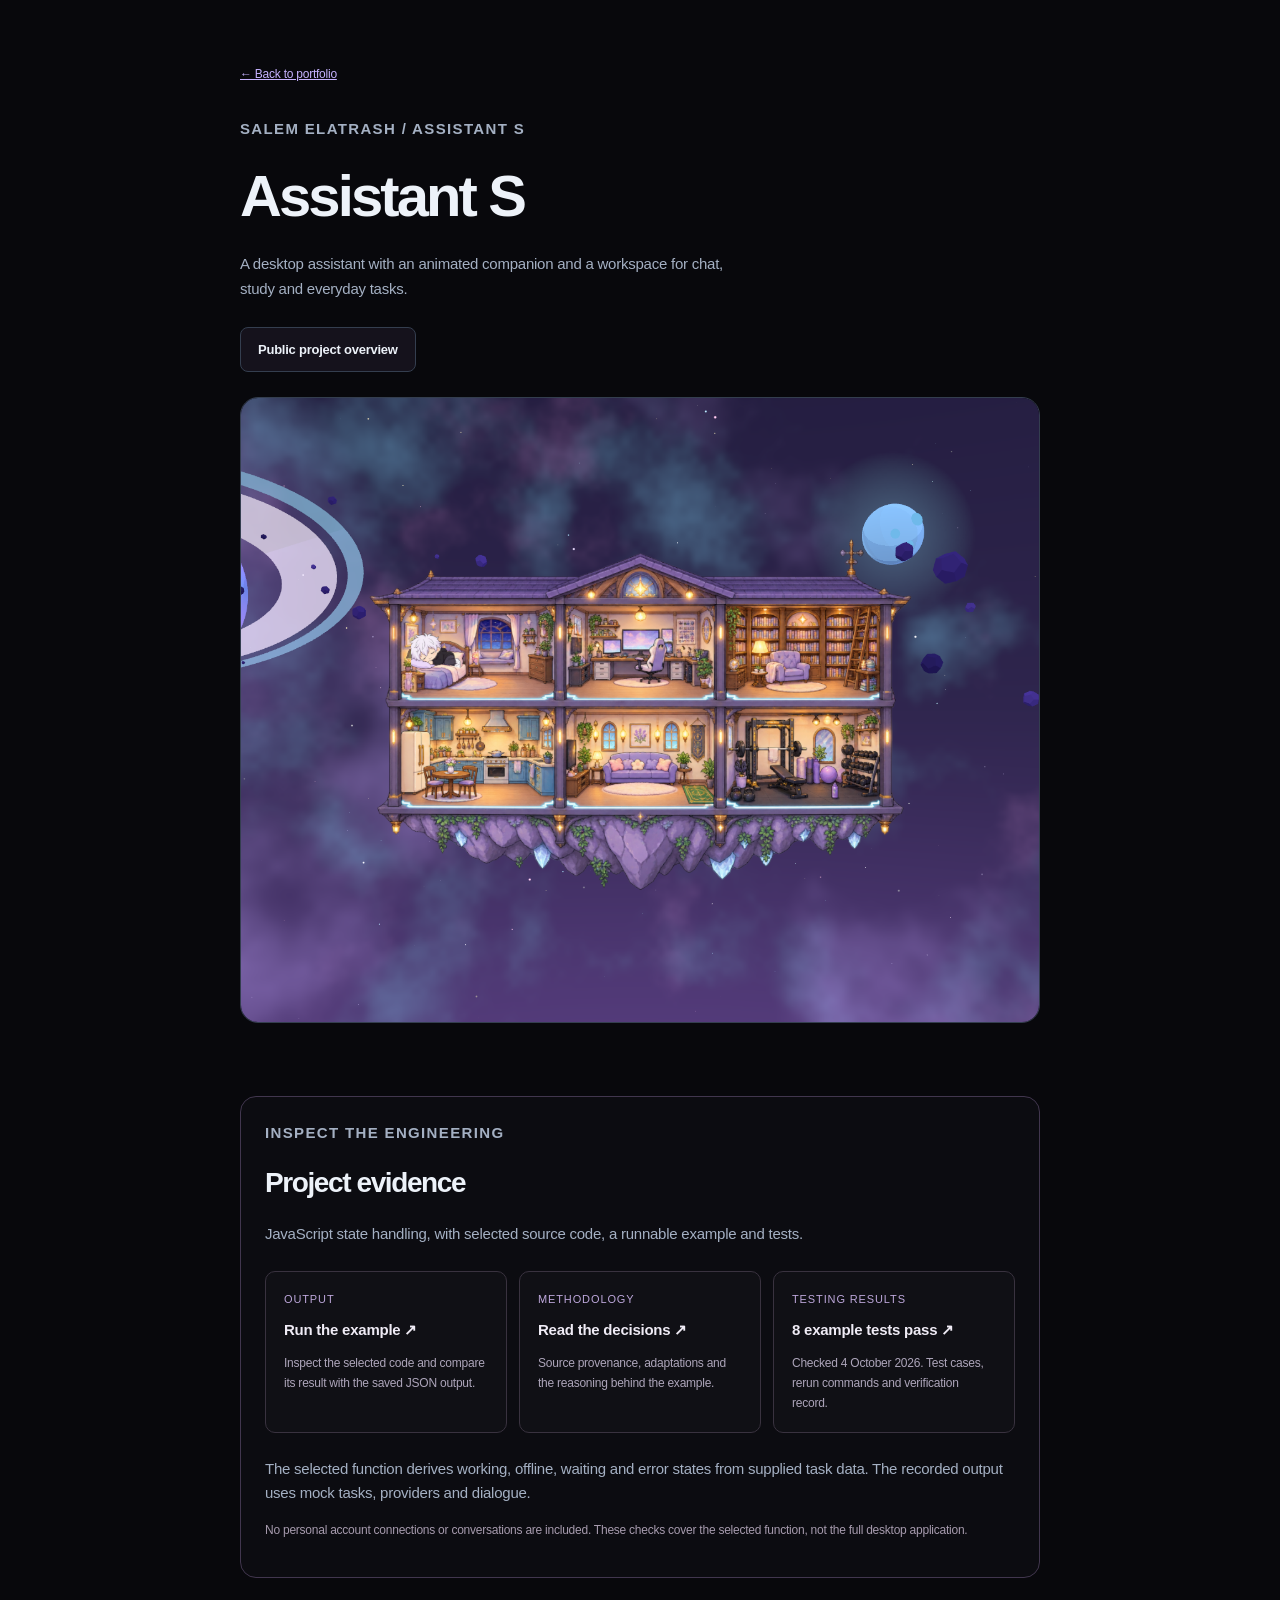
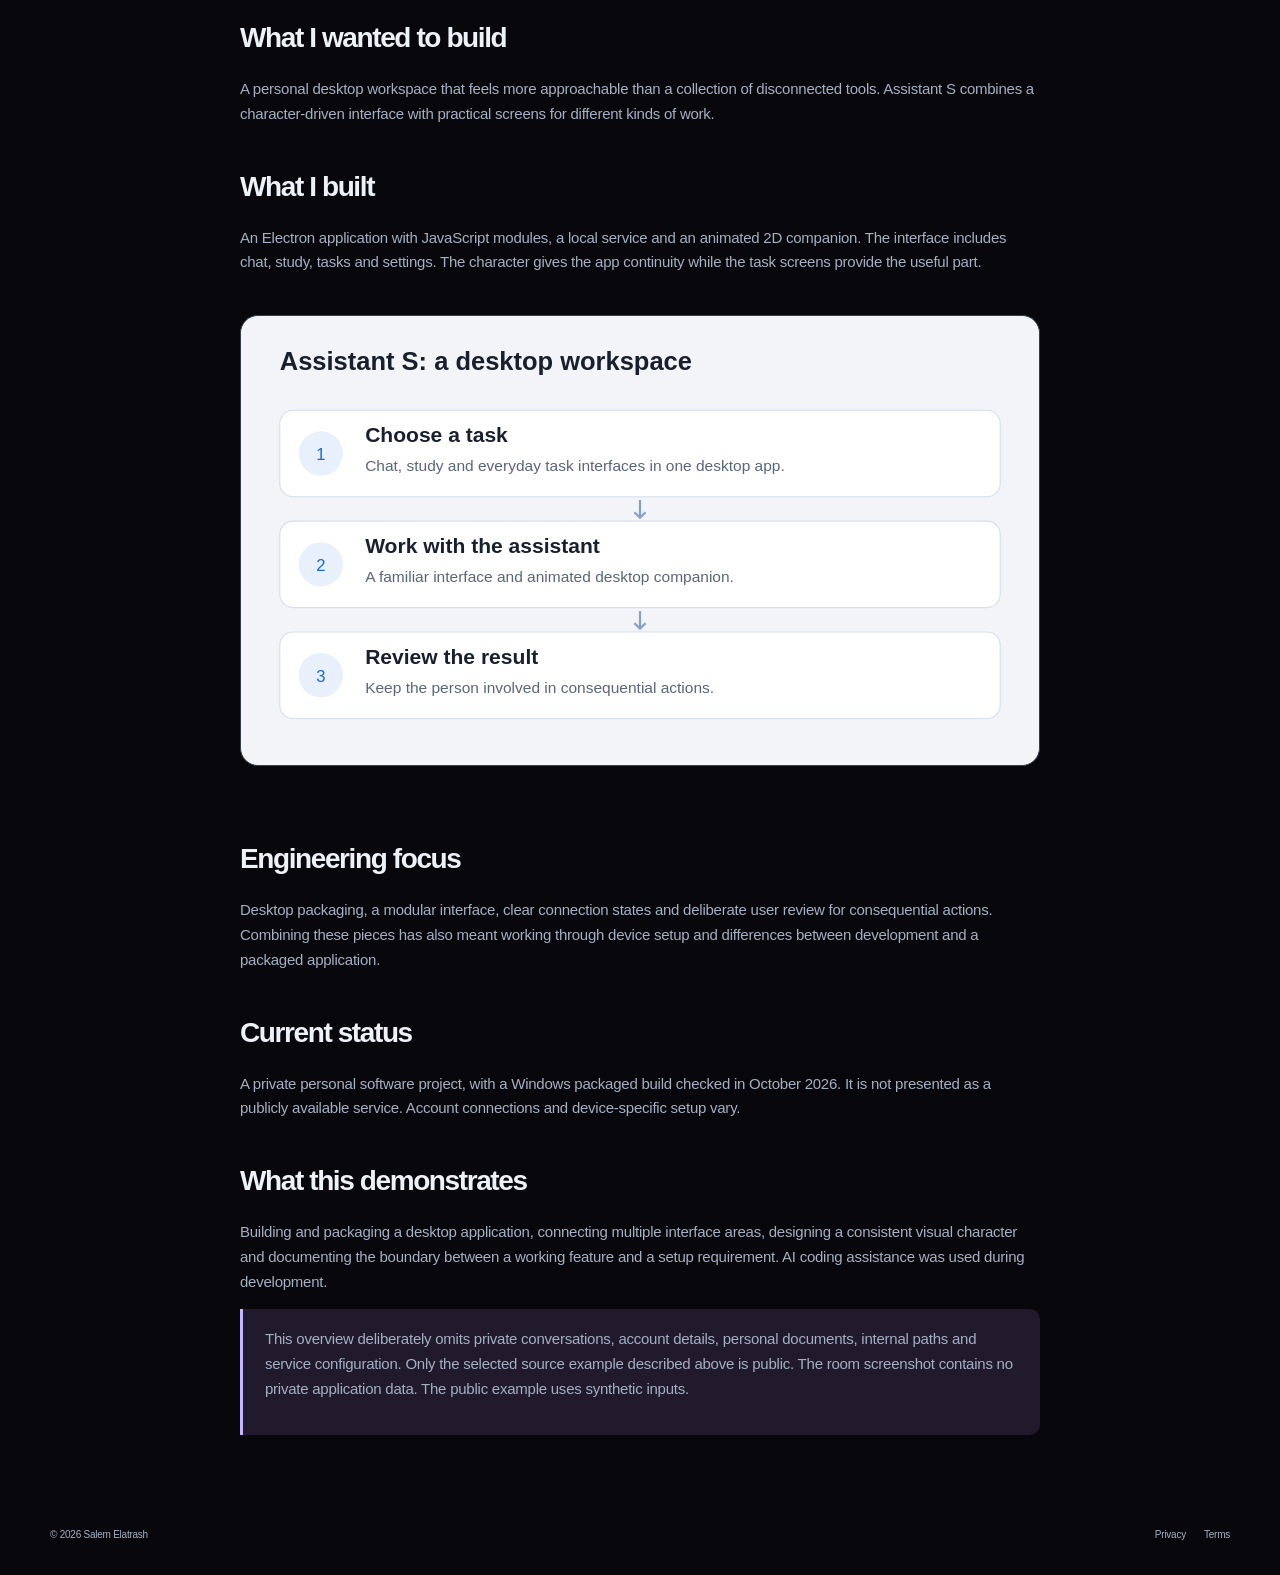
==== case-studies/assistant-s.html @ d3ecf6d9 "Portfolio site Co-Authored-By: Claude Opus 5.5 <noreply@anthropic.com>" ====
<!doctype html>
<html lang="en-GB">
  <head>
    <meta charset="utf-8" />
    <meta name="viewport" content="width=device-width, initial-scale=1" />
    <meta
      http-equiv="Content-Security-Policy"
      content="default-src 'self'; img-src 'self'; style-src 'self'; script-src 'self'; object-src 'none'; base-uri 'self'; form-action 'none'"
    />
    <title>Assistant S | Salem Elatrash</title>
    <meta
      name="description"
      content="A public overview of a private Electron desktop assistant project."
    />
    <link
      rel="canonical"
      href="https://slooma951.github.io/portfolio/case-studies/assistant-s.html"
    />
    <meta property="og:title" content="Assistant S" />
    <meta
      property="og:description"
      content="A public overview of a private Electron desktop assistant project."
    />
    <meta
      property="og:image"
      content="https://slooma951.github.io/portfolio/assets/social.png"
    />
    <meta
      property="og:url"
      content="https://slooma951.github.io/portfolio/case-studies/assistant-s.html"
    />
    <link rel="icon" href="../favicon.svg" />
    <link rel="stylesheet" href="../css/home.css" />
    <script src="../js/theme.js"></script>
  </head>
  <body>
    <main class="reading">
      <a class="back" href="../index.html#work">← Back to portfolio</a>
      <p class="eyebrow">Salem Elatrash / Assistant S</p>
      <h1>Assistant S</h1>
      <p class="intro">
        A desktop assistant with an animated companion and a workspace for chat,
        study and everyday tasks.
      </p>
      <div class="actions">
        <a
          class="button"
          href="https://github.com/Slooma951/Assistant-S-Showcase"
          target="_blank"
          rel="noopener noreferrer"
          >Public project overview</a
        >
      </div>
      <img
        class="diagram"
        src="../assets/assistant-s-preview.png"
        alt="Screenshot of the animated room in Assistant S."
      />
      <section id="project-evidence" class="project-evidence">
        <p class="eyebrow">Inspect the engineering</p>
        <h2>Project evidence</h2>
        <p>
          JavaScript state handling, with selected source code, a runnable
          example and tests.
        </p>
        <div class="evidence-grid">
          <a
            href="https://github.com/Slooma951/Assistant-S-Showcase/tree/main/examples"
            target="_blank"
            rel="noopener noreferrer"
            ><span class="evidence-label">Output</span
            ><strong>Run the example ↗</strong
            ><span
              >Inspect the selected code and compare its result with the saved
              JSON output.</span
            ></a
          >
          <a
            href="https://github.com/Slooma951/Assistant-S-Showcase/tree/main/evidence#methodology"
            target="_blank"
            rel="noopener noreferrer"
            ><span class="evidence-label">Methodology</span
            ><strong>Read the decisions ↗</strong
            ><span
              >Source provenance, adaptations and the reasoning behind the
              example.</span
            ></a
          >
          <a
            href="https://github.com/Slooma951/Assistant-S-Showcase/tree/main/evidence#testing-results"
            target="_blank"
            rel="noopener noreferrer"
            ><span class="evidence-label">Testing results</span
            ><strong>8 example tests pass ↗</strong
            ><span
              >Checked 4 October 2026. Test cases, rerun commands and
              verification record.</span
            ></a
          >
        </div>
        <p>
          The selected function derives working, offline, waiting and error
          states from supplied task data. The recorded output uses mock tasks,
          providers and dialogue.
        </p>
        <p class="evidence-limit">
          No personal account connections or conversations are included. These
          checks cover the selected function, not the full desktop application.
        </p>
      </section>
      <h2>What I wanted to build</h2>
      <p>
        A personal desktop workspace that feels more approachable than a
        collection of disconnected tools. Assistant S combines a
        character-driven interface with practical screens for different kinds of
        work.
      </p>
      <h2>What I built</h2>
      <p>
        An Electron application with JavaScript modules, a local service and an
        animated 2D companion. The interface includes chat, study, tasks and
        settings. The character gives the app continuity while the task screens
        provide the useful part.
      </p>
      <img
        class="diagram"
        src="../assets/assistant-flow.svg"
        alt="Choose a task, work with the assistant and review the result."
      />
      <h2>Engineering focus</h2>
      <p>
        Desktop packaging, a modular interface, clear connection states and
        deliberate user review for consequential actions. Combining these pieces
        has also meant working through device setup and differences between
        development and a packaged application.
      </p>
      <h2>Current status</h2>
      <p>
        A private personal software project, with a Windows packaged build
        checked in October 2026. It is not presented as a publicly available
        service. Account connections and device-specific setup vary.
      </p>
      <h2>What this demonstrates</h2>
      <p>
        Building and packaging a desktop application, connecting multiple
        interface areas, designing a consistent visual character and documenting
        the boundary between a working feature and a setup requirement. AI
        coding assistance was used during development.
      </p>
      <div class="note">
        <p>
          This overview deliberately omits private conversations, account
          details, personal documents, internal paths and service configuration.
          Only the selected source example described above is public. The room
          screenshot contains no private application data. The public example
          uses synthetic inputs.
        </p>
      </div>
    </main>
    <footer class="wrap footer">
      <span>© 2026 Salem Elatrash</span>
      <div>
        <a href="../privacy.html">Privacy</a><a href="../terms.html">Terms</a>
      </div>
    </footer>
  </body>
</html>
---- css/home.css ----
* {
  box-sizing: border-box;
}
html {
  scroll-behavior: smooth;
  scroll-padding-top: 110px;
}
body {
  --bg: #f2f4f7;
  --surface: #fff;
  --text: #18202f;
  --muted: #596579;
  --line: #dde3eb;
  --blue: #1768d8;
  --soft: #e8f0fc;
  margin: 0;
  background: var(--bg);
  color: var(--text);
  font-family: -apple-system, BlinkMacSystemFont, "Segoe UI", sans-serif;
  font-size: 16px;
  line-height: 1.65;
  letter-spacing: -0.015em;
}
html[data-theme="dark"] body {
  --bg: #08080c;
  --surface: #15121c;
  --text: #edf2f9;
  --muted: #a4b0c3;
  --line: #343e4f;
  --blue: #c6b2ff;
  --soft: #211a2d;
}
a {
  color: inherit;
}
button {
  font: inherit;
  cursor: pointer;
}
a:focus-visible,
button:focus-visible {
  outline: 3px solid var(--blue);
  outline-offset: 5px;
}
h1,
h2,
h3,
p {
  margin-top: 0;
}
h1,
h2,
h3 {
  letter-spacing: -0.05em;
  line-height: 1.1;
}
h1 {
  font-size: clamp(44px, 4.9vw, 70px);
  font-weight: 720;
  margin-bottom: 25px;
}
h2 {
  font-size: clamp(30px, 3.1vw, 43px);
  font-weight: 650;
}
h3 {
  font-size: 32px;
  margin: 20px 0 12px;
}
p {
  color: var(--muted);
}
.wrap {
  width: min(1180px, calc(100% - 64px));
  margin: auto;
}
.topbar {
  position: sticky;
  top: 16px;
  z-index: 20;
  display: flex;
  align-items: center;
  justify-content: space-between;
  gap: 20px;
  width: min(1180px, calc(100% - 64px));
  margin: 16px auto 0;
  padding: 13px 20px;
  border: 1px solid var(--line);
  border-radius: 18px;
  background: var(--surface);
  background: color-mix(in srgb, var(--surface) 88%, transparent);
  backdrop-filter: blur(20px);
  box-shadow: 0 5px 20px #15203b06;
}
.brand {
  display: flex;
  gap: 12px;
  align-items: center;
  text-decoration: none;
  font-weight: 650;
  font-size: 14px;
  line-height: 1.3;
}
.brand small {
  display: block;
  font-size: 11px;
  color: var(--muted);
  font-weight: 400;
  margin-top: 3px;
}
.monogram {
  background: var(--text);
  color: var(--surface);
  border-radius: 10px;
  width: 40px;
  height: 40px;
  display: grid;
  place-items: center;
  font-size: 22px;
}
.topbar nav {
  display: flex;
  gap: 32px;
}
.topbar nav a {
  font-size: 14px;
  text-decoration: none;
  color: var(--muted);
}
.topbar nav a:hover {
  color: var(--blue);
}
.theme {
  width: 38px;
  height: 38px;
  border: 1px solid var(--line);
  border-radius: 8px;
  background: var(--bg);
  color: var(--text);
}
.theme svg {
  width: 20px;
  fill: none;
  stroke: currentColor;
  stroke-width: 1.7;
  vertical-align: middle;
}
.hero {
  display: grid;
  grid-template-columns: 1.13fr 1fr;
  gap: 65px;
  align-items: center;
  padding: 88px 0 72px;
}
.eyebrow {
  text-transform: uppercase;
  font-size: 11px;
  letter-spacing: 0.09em;
  font-weight: 650;
  color: var(--muted);
  margin-bottom: 22px;
}
.live-dot {
  display: inline-block;
  width: 7px;
  height: 7px;
  border-radius: 50%;
  background: #38a06a;
  margin-right: 8px;
}
.blue {
  color: var(--blue);
}
.intro {
  font-size: 19px;
  line-height: 1.65;
  max-width: 520px;
}
.subintro {
  font-size: 14px;
  max-width: 500px;
}
.actions {
  display: flex;
  gap: 12px;
  align-items: center;
  flex-wrap: wrap;
  margin-top: 25px;
}
.button {
  display: inline-flex;
  align-items: center;
  gap: 20px;
  justify-content: center;
  border: 1px solid var(--line);
  border-radius: 8px;
  padding: 11px 17px;
  background: var(--surface);
  text-decoration: none;
  font-size: 13px;
  font-weight: 600;
  transition:
    transform 0.2s,
    box-shadow 0.2s;
}
.button:hover {
  transform: translateY(-2px);
  box-shadow: 0 5px 12px #18202f0c;
}
.primary {
  background: var(--blue);
  color: var(--surface);
  border-color: var(--blue);
}
html[data-theme="dark"] .primary {
  color: #10203a;
}
.availability {
  font-size: 12px;
  margin: 18px 0 0;
}
.desk {
  border: 1px solid var(--line);
  background: var(--surface);
  border-radius: 22px;
  overflow: hidden;
  box-shadow: 0 16px 48px #18202f08;
  transform: rotate(1.5deg);
}
.desk-bar {
  display: flex;
  justify-content: space-between;
  align-items: center;
  padding: 14px 18px;
  font-size: 11px;
  border-bottom: 1px solid var(--line);
  color: var(--muted);
}
.dots {
  color: #acb5c2;
  letter-spacing: 3px;
  font-size: 9px;
}
.desk-scene {
  position: relative;
  background: var(--soft);
  min-height: 365px;
  padding-top: 18px;
}
.scene-label {
  display: block;
  text-align: center;
  font-size: 11px;
  color: var(--muted);
}
.character {
  display: block;
  width: 100%;
  height: auto;
  max-height: 325px;
  animation: bob 7s ease-in-out infinite;
}
.floating-note {
  position: absolute;
  display: flex;
  align-items: center;
  gap: 9px;
  background: var(--surface);
  padding: 10px 13px;
  border: 1px solid var(--line);
  border-radius: 12px;
  box-shadow: 0 5px 12px #18202f06;
  font-size: 11px;
}
.note-one {
  top: 65px;
  left: 18px;
  transform: rotate(-5deg);
}
.note-two {
  bottom: 21px;
  right: 15px;
  transform: rotate(2deg);
}
.floating-note small {
  display: block;
  color: var(--muted);
  font-size: 9px;
}
.floating-note b {
  font-size: 16px;
  font-weight: 650;
  background: var(--soft);
  color: var(--blue);
  border-radius: 8px;
  padding: 5px;
}
.desk-footer {
  padding: 13px 17px;
  font-size: 10px;
  color: var(--muted);
}
.toolstrip {
  display: flex;
  justify-content: space-between;
  gap: 18px;
  flex-wrap: wrap;
  padding: 21px 0;
  border-top: 1px solid var(--line);
  border-bottom: 1px solid var(--line);
  font-size: 13px;
  color: var(--muted);
}
.toolstrip > span {
  font-size: 11px;
}
.toolstrip b {
  font-weight: 550;
}
.section {
  padding: 76px 0 0;
}
.section-title {
  display: flex;
  justify-content: space-between;
  align-items: end;
  gap: 25px;
  margin-bottom: 32px;
}
.section-title h2 {
  max-width: 540px;
  margin: 0;
}
.section-title .eyebrow {
  margin-bottom: 14px;
}
.section-title > p {
  font-size: 13px;
  margin: 0 0 3px;
}
.card {
  background: var(--surface);
  border: 1px solid var(--line);
  border-radius: 22px;
  box-shadow: 0 16px 48px #18202f08;
}
.featured {
  display: grid;
  grid-template-columns: 1fr 1.03fr;
  overflow: hidden;
}
.project-copy {
  padding: 38px;
}
.project-meta {
  display: flex;
  gap: 12px;
  align-items: center;
  font-size: 11px;
  font-weight: 600;
}
.project-meta small {
  display: block;
  color: var(--muted);
  font-size: 10px;
  font-weight: 400;
  margin-top: 2px;
}
.app-icon {
  display: grid;
  place-items: center;
  width: 42px;
  height: 42px;
  flex-shrink: 0;
  background: var(--blue);
  color: #fff;
  border-radius: 12px;
  font-size: 27px;
  font-weight: 600;
}
.ink {
  background: #253247;
  font-size: 24px;
}
.peach {
  background: #ffe1c4;
  color: #764b28;
  font-size: 15px;
}
.project-subtitle {
  font-size: 17px;
  color: var(--text);
  margin-bottom: 14px;
}
.project-copy > p:not(.project-subtitle),
.small-project > p:not(.project-subtitle) {
  font-size: 14px;
}
.tags {
  list-style: none;
  padding: 0;
  display: flex;
  flex-wrap: wrap;
  gap: 7px;
  margin: 23px 0;
}
.tags li {
  font-size: 10px;
  background: var(--bg);
  border: 1px solid var(--line);
  border-radius: 6px;
  padding: 4px 8px;
  color: var(--muted);
}
.text-link {
  font-size: 12px;
  color: var(--blue);
  text-decoration: none;
  font-weight: 600;
  display: inline-block;
  padding: 8px 0;
}
.text-link:hover {
  text-decoration: underline;
}
.secondary {
  color: var(--muted);
}
.writing-demo {
  background: var(--soft);
  margin: 25px 25px 25px 0;
  border: 1px solid var(--line);
  border-radius: 16px;
  align-self: center;
  overflow: hidden;
}
.demo-inner {
  padding: 25px;
}
.demo-caption {
  font-size: 10px;
}
.demo-label {
  font-size: 11px;
  font-weight: 650;
  color: var(--muted);
}
.sample {
  font-size: 20px;
  color: var(--text);
  padding: 17px 0 23px;
  border-bottom: 1px solid var(--line);
}
.suggestion p {
  font-size: 20px;
  color: var(--text);
  margin: 10px 0 20px;
}
.suggestion mark {
  background: var(--surface);
  border-bottom: 2px solid #88aad2;
  color: inherit;
  padding: 0 2px;
}
.demo-controls {
  display: flex;
  gap: 8px;
  flex-wrap: wrap;
}
.demo-controls button {
  font-size: 11px;
  border: 1px solid var(--line);
  padding: 8px 10px;
  border-radius: 6px;
  background: var(--surface);
  color: var(--text);
}
.demo-controls button:first-child {
  background: var(--blue);
  color: var(--surface);
  border-color: var(--blue);
}
html[data-theme="dark"] .demo-controls button:first-child {
  color: #10203a;
}
.suggestion #demo-status {
  font-size: 10px;
  color: var(--muted);
  margin: 13px 0 0;
  min-height: 18px;
}
.work-grid {
  display: grid;
  grid-template-columns: 1fr 1fr;
  gap: 24px;
  margin-top: 24px;
}
.small-project {
  padding: 32px;
}
.small-project h3 {
  font-size: 29px;
}
.about {
  display: grid;
  grid-template-columns: 1.15fr 0.85fr;
  gap: 90px;
}
.about p {
  font-size: 14px;
  max-width: 590px;
}
.about .about-lead {
  font-size: 20px;
  color: var(--text);
}
.about .eyebrow {
  font-size: 11px;
}
.principles {
  display: flex;
  gap: 17px;
  flex-wrap: wrap;
  font-size: 11px;
  color: var(--blue);
  margin-top: 26px;
}
.education {
  padding: 30px;
}
.education h3 {
  font-size: 19px;
  margin: 10px 0;
}
.education p {
  font-size: 13px;
}
.education small {
  font-size: 11px;
}
.education hr {
  border: 0;
  border-top: 1px solid var(--line);
  margin: 24px 0;
}
.connect {
  margin-top: 76px;
  padding: 36px;
  display: flex;
  justify-content: space-between;
  align-items: center;
  gap: 30px;
}
.connect h2 {
  font-size: 33px;
  margin-bottom: 12px;
}
.connect p {
  font-size: 13px;
  max-width: 500px;
  margin-bottom: 0;
}
.connect .eyebrow {
  font-size: 11px;
  margin-bottom: 16px;
}
.connect .actions {
  margin: 0;
  flex-shrink: 0;
  flex-direction: column;
  align-items: stretch;
}
.footer {
  display: flex;
  justify-content: space-between;
  gap: 20px;
  padding: 32px 0;
  font-size: 10px;
  color: var(--muted);
}
.footer div {
  display: flex;
  gap: 18px;
}
.footer a {
  text-decoration: none;
}
.skip {
  position: fixed;
  top: -100px;
  left: 20px;
  z-index: 99;
  background: var(--surface);
  padding: 12px;
}
.skip:focus {
  top: 20px;
}
.reading {
  width: min(800px, calc(100% - 40px));
  margin: 60px auto;
}
.reading h1 {
  font-size: clamp(38px, 6vw, 58px);
}
.reading h2 {
  font-size: 28px;
  margin-top: 45px;
}
.reading h3 {
  font-size: 20px;
}
.reading p,
.reading li {
  font-size: 15px;
}
.reading .diagram {
  width: 100%;
  height: auto;
  margin: 25px 0;
  border-radius: 18px;
  border: 1px solid var(--line);
  background: #f2f4f7;
}
.reading table {
  border-collapse: collapse;
  width: 100%;
  font-size: 13px;
}
.reading th,
.reading td {
  text-align: left;
  border-bottom: 1px solid var(--line);
  padding: 13px 9px;
  vertical-align: top;
}
.reading .note {
  padding: 18px 22px;
  border-left: 3px solid var(--blue);
  background: var(--soft);
  border-radius: 0 10px 10px 0;
}
.reading .back {
  font-size: 12px;
  color: var(--blue);
  display: inline-block;
  margin-bottom: 32px;
}
.reading pre {
  white-space: pre-wrap;
  background: var(--surface);
  padding: 18px;
  border: 1px solid var(--line);
  border-radius: 10px;
  font-size: 13px;
}
.reading details {
  padding: 15px 0;
  border-bottom: 1px solid var(--line);
}
.reading summary {
  cursor: pointer;
  font-weight: 600;
}
.reading details p {
  margin-top: 15px;
}
@keyframes bob {
  0%,
  100% {
    transform: translateY(0);
  }
  50% {
    transform: translateY(-7px);
  }
}
@media (max-width: 950px) {
  .hero {
    gap: 30px;
  }
  .hero h1 {
    font-size: 49px;
  }
  .desk-scene {
    min-height: 320px;
  }
  .note-one {
    top: 45px;
  }
  .about {
    gap: 38px;
  }
  .connect {
    display: block;
  }
  .connect .actions {
    flex-direction: row;
    margin-top: 25px;
  }
  .section-title > p {
    max-width: 240px;
  }
}
@media (max-width: 700px) {
  .wrap,
  .topbar {
    width: calc(100% - 32px);
  }
  .topbar {
    padding: 10px 12px;
    gap: 10px;
  }
  .brand small {
    display: none;
  }
  .brand {
    font-size: 11px;
    gap: 7px;
  }
  .monogram {
    width: 32px;
    height: 32px;
    font-size: 18px;
  }
  .topbar nav {
    gap: 16px;
  }
  .topbar nav a {
    font-size: 11px;
  }
  .theme {
    width: 32px;
    height: 32px;
  }
  .hero {
    grid-template-columns: 1fr;
    padding: 55px 0 40px;
    gap: 40px;
  }
  .hero h1 {
    font-size: 49px;
  }
  .hero .eyebrow {
    font-size: 9px;
  }
  .desk {
    transform: none;
    max-width: 480px;
    width: 100%;
    margin: auto;
  }
  .desk-scene {
    min-height: 340px;
  }
  .toolstrip {
    justify-content: start;
    gap: 15px;
  }
  .toolstrip > span {
    width: 100%;
  }
  .section {
    padding-top: 50px;
  }
  .section-title {
    display: block;
  }
  .section-title > p {
    margin-top: 16px;
    max-width: none;
  }
  .featured {
    grid-template-columns: 1fr;
  }
  .project-copy {
    padding: 25px;
  }
  .writing-demo {
    margin: 0 18px 18px;
  }
  .work-grid,
  .about {
    grid-template-columns: 1fr;
    gap: 20px;
  }
  .small-project {
    padding: 25px;
  }
  .about {
    gap: 25px;
  }
  .connect {
    margin-top: 45px;
    padding: 25px;
  }
  .connect h2 {
    font-size: 30px;
  }
  .footer {
    flex-wrap: wrap;
    font-size: 10px;
  }
  .footer > span:nth-child(2) {
    display: none;
  }
  .reading table {
    font-size: 11px;
  }
  .reading td,
  .reading th {
    padding: 9px 5px;
  }
}
@media (prefers-reduced-motion: reduce) {
  html {
    scroll-behavior: auto;
  }
  *,
  *:before,
  *:after {
    animation: none !important;
    transition: none !important;
  }
}

/* Reviewer links keep source, method and evidence easy to scan. */
.project-evidence {
  margin: 40px 0;
  padding: 24px;
  border: 1px solid #41364e;
  border-radius: 16px;
  background: #c5aeff05;
}
.project-evidence h2 {
  margin-top: 8px;
}
.evidence-grid {
  display: grid;
  grid-template-columns: repeat(3, minmax(0, 1fr));
  gap: 12px;
  margin: 24px 0;
}
.reading .evidence-grid a {
  display: flex;
  flex-direction: column;
  gap: 10px;
  padding: 18px;
  border: 1px solid #39323f;
  border-radius: 10px;
  background: #101015;
  text-decoration: none;
  color: #efebf5;
}
.evidence-grid a:hover {
  border-color: #b8a0de;
}
.evidence-label {
  color: #bda7db;
  font-size: 11px;
  letter-spacing: 0.08em;
  text-transform: uppercase;
}
.evidence-grid strong {
  font-size: 15px;
}
.evidence-grid span:last-child {
  color: #ada5ba;
  font-size: 12px;
  line-height: 1.7;
}
.reading .evidence-limit {
  font-size: 12px;
  color: #a79bae;
}
@media (max-width: 650px) {
  .evidence-grid {
    grid-template-columns: 1fr;
  }
  .project-evidence {
    padding: 18px;
  }
}
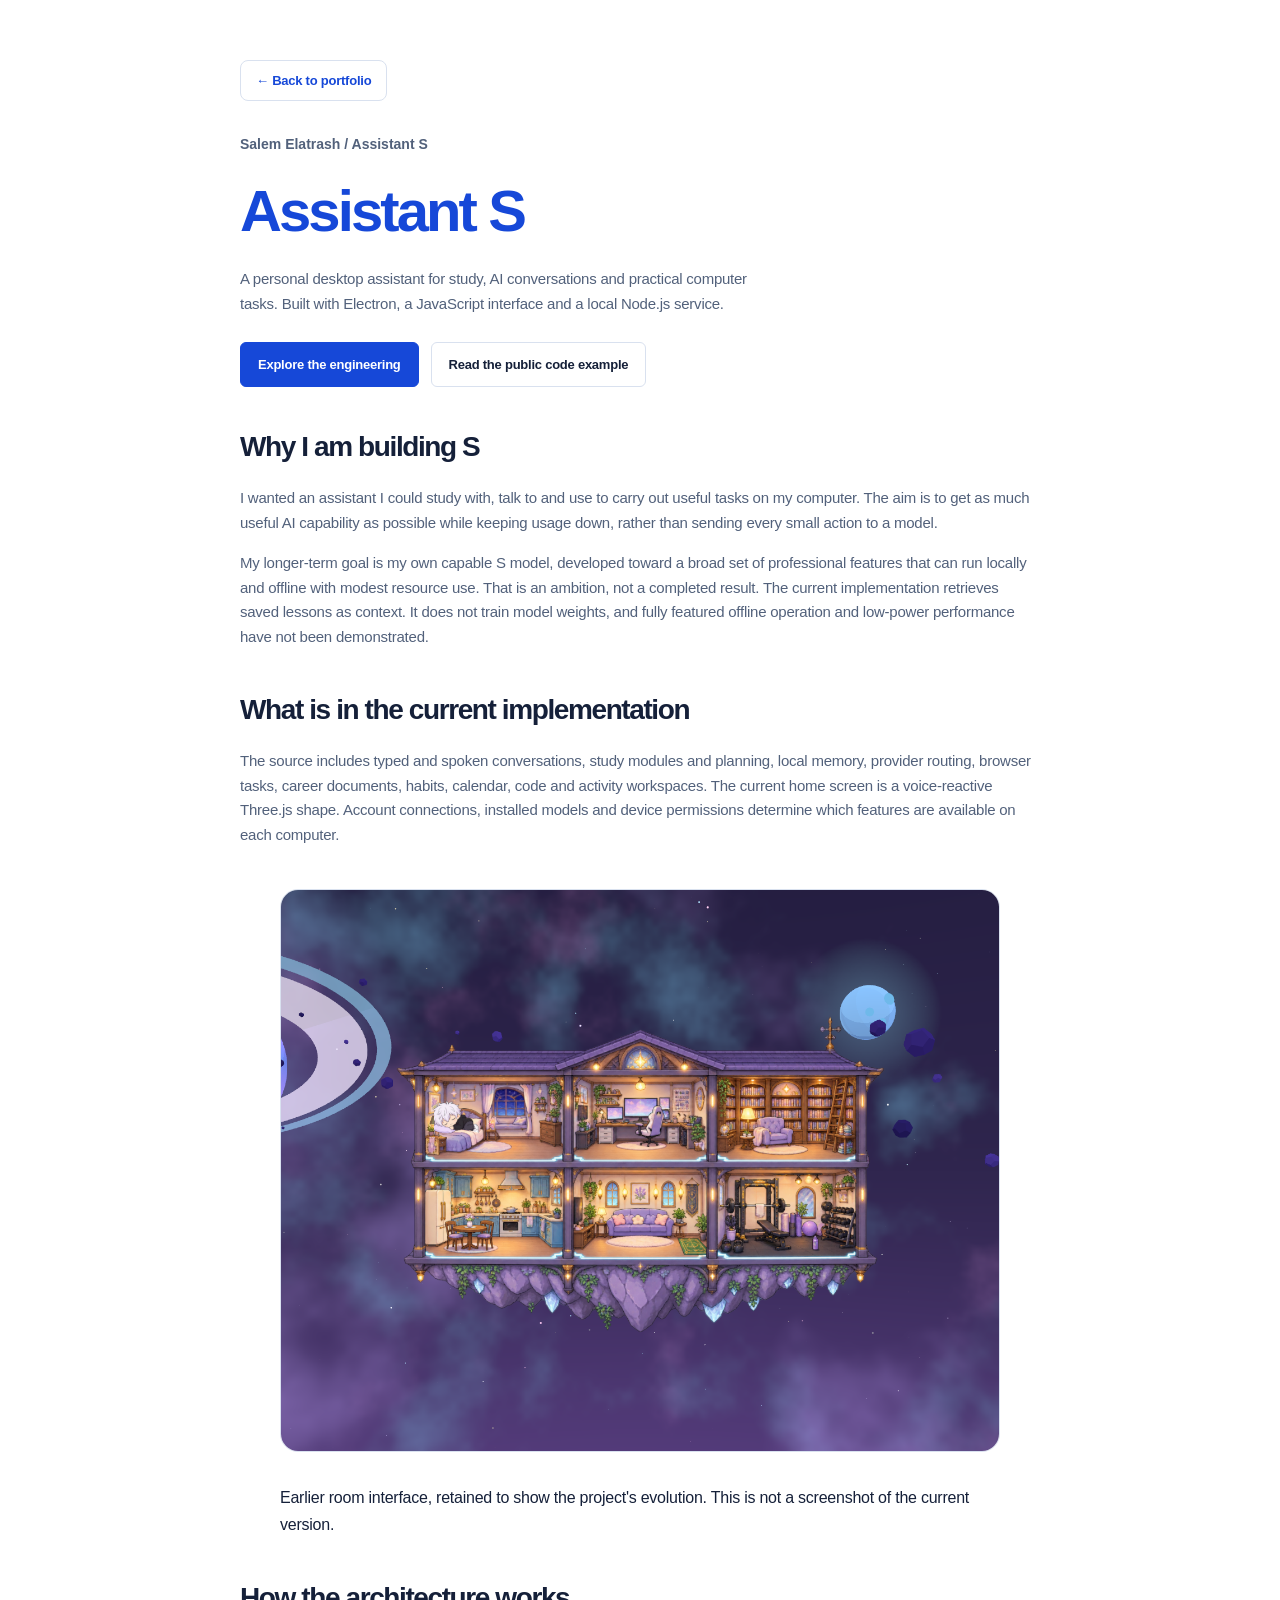
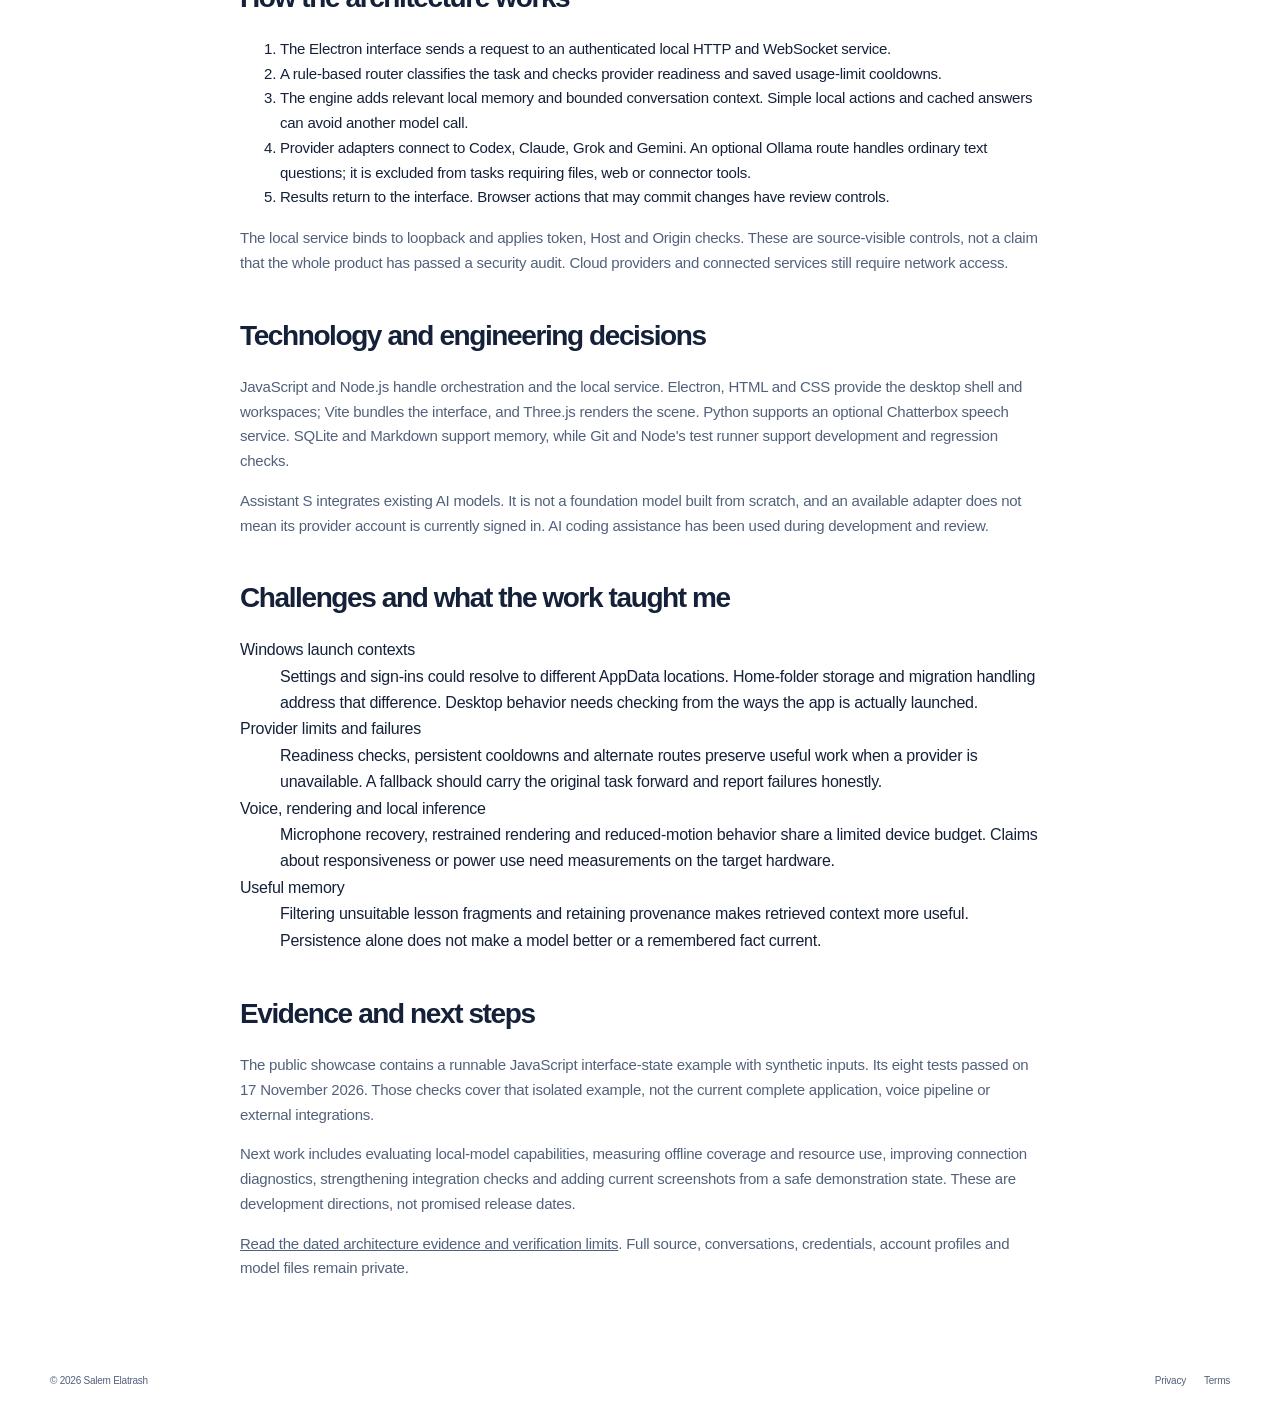
==== commit f34c10bb: "Refresh portfolio homepage with light design, project filters and current Assistant S case study" ====
--- a/case-studies/assistant-s.html
+++ b/case-studies/assistant-s.html
@@ -1,167 +1,32 @@
-<!doctype html>
-<html lang="en-GB">
-  <head>
-    <meta charset="utf-8" />
-    <meta name="viewport" content="width=device-width, initial-scale=1" />
-    <meta
-      http-equiv="Content-Security-Policy"
-      content="default-src 'self'; img-src 'self'; style-src 'self'; script-src 'self'; object-src 'none'; base-uri 'self'; form-action 'none'"
-    />
-    <title>Assistant S | Salem Elatrash</title>
-    <meta
-      name="description"
-      content="A public overview of a private Electron desktop assistant project."
-    />
-    <link
-      rel="canonical"
-      href="https://slooma951.github.io/portfolio/case-studies/assistant-s.html"
-    />
-    <meta property="og:title" content="Assistant S" />
-    <meta
-      property="og:description"
-      content="A public overview of a private Electron desktop assistant project."
-    />
-    <meta
-      property="og:image"
-      content="https://slooma951.github.io/portfolio/assets/social.png"
-    />
-    <meta
-      property="og:url"
-      content="https://slooma951.github.io/portfolio/case-studies/assistant-s.html"
-    />
-    <link rel="icon" href="../favicon.svg" />
-    <link rel="stylesheet" href="../css/home.css" />
-    <script src="../js/theme.js"></script>
-  </head>
-  <body>
-    <main class="reading">
-      <a class="back" href="../index.html#work">← Back to portfolio</a>
-      <p class="eyebrow">Salem Elatrash / Assistant S</p>
-      <h1>Assistant S</h1>
-      <p class="intro">
-        A desktop assistant with an animated companion and a workspace for chat,
-        study and everyday tasks.
-      </p>
-      <div class="actions">
-        <a
-          class="button"
-          href="https://github.com/Slooma951/Assistant-S-Showcase"
-          target="_blank"
-          rel="noopener noreferrer"
-          >Public project overview</a
-        >
-      </div>
-      <img
-        class="diagram"
-        src="../assets/assistant-s-preview.png"
-        alt="Screenshot of the animated room in Assistant S."
-      />
-      <section id="project-evidence" class="project-evidence">
-        <p class="eyebrow">Inspect the engineering</p>
-        <h2>Project evidence</h2>
-        <p>
-          JavaScript state handling, with selected source code, a runnable
-          example and tests.
-        </p>
-        <div class="evidence-grid">
-          <a
-            href="https://github.com/Slooma951/Assistant-S-Showcase/tree/main/examples"
-            target="_blank"
-            rel="noopener noreferrer"
-            ><span class="evidence-label">Output</span
-            ><strong>Run the example ↗</strong
-            ><span
-              >Inspect the selected code and compare its result with the saved
-              JSON output.</span
-            ></a
-          >
-          <a
-            href="https://github.com/Slooma951/Assistant-S-Showcase/tree/main/evidence#methodology"
-            target="_blank"
-            rel="noopener noreferrer"
-            ><span class="evidence-label">Methodology</span
-            ><strong>Read the decisions ↗</strong
-            ><span
-              >Source provenance, adaptations and the reasoning behind the
-              example.</span
-            ></a
-          >
-          <a
-            href="https://github.com/Slooma951/Assistant-S-Showcase/tree/main/evidence#testing-results"
-            target="_blank"
-            rel="noopener noreferrer"
-            ><span class="evidence-label">Testing results</span
-            ><strong>8 example tests pass ↗</strong
-            ><span
-              >Checked 4 October 2026. Test cases, rerun commands and
-              verification record.</span
-            ></a
-          >
-        </div>
-        <p>
-          The selected function derives working, offline, waiting and error
-          states from supplied task data. The recorded output uses mock tasks,
-          providers and dialogue.
-        </p>
-        <p class="evidence-limit">
-          No personal account connections or conversations are included. These
-          checks cover the selected function, not the full desktop application.
-        </p>
-      </section>
-      <h2>What I wanted to build</h2>
-      <p>
-        A personal desktop workspace that feels more approachable than a
-        collection of disconnected tools. Assistant S combines a
-        character-driven interface with practical screens for different kinds of
-        work.
-      </p>
-      <h2>What I built</h2>
-      <p>
-        An Electron application with JavaScript modules, a local service and an
-        animated 2D companion. The interface includes chat, study, tasks and
-        settings. The character gives the app continuity while the task screens
-        provide the useful part.
-      </p>
-      <img
-        class="diagram"
-        src="../assets/assistant-flow.svg"
-        alt="Choose a task, work with the assistant and review the result."
-      />
-      <h2>Engineering focus</h2>
-      <p>
-        Desktop packaging, a modular interface, clear connection states and
-        deliberate user review for consequential actions. Combining these pieces
-        has also meant working through device setup and differences between
-        development and a packaged application.
-      </p>
-      <h2>Current status</h2>
-      <p>
-        A private personal software project, with a Windows packaged build
-        checked in October 2026. It is not presented as a publicly available
-        service. Account connections and device-specific setup vary.
-      </p>
-      <h2>What this demonstrates</h2>
-      <p>
-        Building and packaging a desktop application, connecting multiple
-        interface areas, designing a consistent visual character and documenting
-        the boundary between a working feature and a setup requirement. AI
-        coding assistance was used during development.
-      </p>
-      <div class="note">
-        <p>
-          This overview deliberately omits private conversations, account
-          details, personal documents, internal paths and service configuration.
-          Only the selected source example described above is public. The room
-          screenshot contains no private application data. The public example
-          uses synthetic inputs.
-        </p>
-      </div>
-    </main>
-    <footer class="wrap footer">
-      <span>© 2026 Salem Elatrash</span>
-      <div>
-        <a href="../privacy.html">Privacy</a><a href="../terms.html">Terms</a>
-      </div>
-    </footer>
-  </body>
-</html>
+<!doctype html><html lang="en-GB"><head><meta charset="utf-8"><meta name="viewport" content="width=device-width, initial-scale=1"><meta http-equiv="Content-Security-Policy" content="default-src 'self'; img-src 'self'; style-src 'self'; script-src 'self'; object-src 'none'; base-uri 'self'; form-action 'none'"><title>Assistant S | Salem Elatrash</title><meta name="description" content="A personal desktop assistant for study, voice interaction, local memory and practical computer tasks."><link rel="canonical" href="https://slooma951.github.io/portfolio/case-studies/assistant-s.html"><meta property="og:title" content="Assistant S"><meta property="og:description" content="A personal desktop assistant for study, voice interaction, local memory and practical computer tasks."><meta property="og:image" content="https://slooma951.github.io/portfolio/assets/social.png"><meta property="og:url" content="https://slooma951.github.io/portfolio/case-studies/assistant-s.html"><link rel="icon" href="../favicon.svg"><link rel="stylesheet" href="../css/home.css"><script src="../js/theme.js"></script></head><body><main class="reading"><a class="back" href="../index.html#work">← Back to portfolio</a><p class="eyebrow">Salem Elatrash / Assistant S</p><h1>Assistant S</h1><p class="intro">A personal desktop assistant for study, AI conversations and practical computer tasks. Built with Electron, a JavaScript interface and a local Node.js service.</p>
+<div class="actions"><a class="button primary" href="https://github.com/Slooma951/Assistant-S-Showcase">Explore the engineering</a><a class="button" href="https://github.com/Slooma951/Assistant-S-Showcase/tree/main/examples">Read the public code example</a></div>
+<h2>Why I am building S</h2>
+<p>I wanted an assistant I could study with, talk to and use to carry out useful tasks on my computer. The aim is to get as much useful AI capability as possible while keeping usage down, rather than sending every small action to a model.</p>
+<p>My longer-term goal is my own capable S model, developed toward a broad set of professional features that can run locally and offline with modest resource use. That is an ambition, not a completed result. The current implementation retrieves saved lessons as context. It does not train model weights, and fully featured offline operation and low-power performance have not been demonstrated.</p>
+<h2>What is in the current implementation</h2>
+<p>The source includes typed and spoken conversations, study modules and planning, local memory, provider routing, browser tasks, career documents, habits, calendar, code and activity workspaces. The current home screen is a voice-reactive Three.js shape. Account connections, installed models and device permissions determine which features are available on each computer.</p>
+<figure><img class="diagram" src="../assets/assistant-s-preview.png" alt="Historical Assistant S interface with an animated companion in a room." width="1440" loading="lazy"><figcaption>Earlier room interface, retained to show the project's evolution. This is not a screenshot of the current version.</figcaption></figure>
+<h2>How the architecture works</h2>
+<ol>
+<li>The Electron interface sends a request to an authenticated local HTTP and WebSocket service.</li>
+<li>A rule-based router classifies the task and checks provider readiness and saved usage-limit cooldowns.</li>
+<li>The engine adds relevant local memory and bounded conversation context. Simple local actions and cached answers can avoid another model call.</li>
+<li>Provider adapters connect to Codex, Claude, Grok and Gemini. An optional Ollama route handles ordinary text questions; it is excluded from tasks requiring files, web or connector tools.</li>
+<li>Results return to the interface. Browser actions that may commit changes have review controls.</li>
+</ol>
+<p>The local service binds to loopback and applies token, Host and Origin checks. These are source-visible controls, not a claim that the whole product has passed a security audit. Cloud providers and connected services still require network access.</p>
+<h2>Technology and engineering decisions</h2>
+<p>JavaScript and Node.js handle orchestration and the local service. Electron, HTML and CSS provide the desktop shell and workspaces; Vite bundles the interface, and Three.js renders the scene. Python supports an optional Chatterbox speech service. SQLite and Markdown support memory, while Git and Node's test runner support development and regression checks.</p>
+<p>Assistant S integrates existing AI models. It is not a foundation model built from scratch, and an available adapter does not mean its provider account is currently signed in. AI coding assistance has been used during development and review.</p>
+<h2>Challenges and what the work taught me</h2>
+<dl>
+<dt>Windows launch contexts</dt><dd>Settings and sign-ins could resolve to different AppData locations. Home-folder storage and migration handling address that difference. Desktop behavior needs checking from the ways the app is actually launched.</dd>
+<dt>Provider limits and failures</dt><dd>Readiness checks, persistent cooldowns and alternate routes preserve useful work when a provider is unavailable. A fallback should carry the original task forward and report failures honestly.</dd>
+<dt>Voice, rendering and local inference</dt><dd>Microphone recovery, restrained rendering and reduced-motion behavior share a limited device budget. Claims about responsiveness or power use need measurements on the target hardware.</dd>
+<dt>Useful memory</dt><dd>Filtering unsuitable lesson fragments and retaining provenance makes retrieved context more useful. Persistence alone does not make a model better or a remembered fact current.</dd>
+</dl>
+<h2>Evidence and next steps</h2>
+<p>The public showcase contains a runnable JavaScript interface-state example with synthetic inputs. Its eight tests passed on 17 November 2026. Those checks cover that isolated example, not the current complete application, voice pipeline or external integrations.</p>
+<p>Next work includes evaluating local-model capabilities, measuring offline coverage and resource use, improving connection diagnostics, strengthening integration checks and adding current screenshots from a safe demonstration state. These are development directions, not promised release dates.</p>
+<p><a href="https://github.com/Slooma951/Assistant-S-Showcase/blob/main/evidence/CURRENT-ARCHITECTURE.md">Read the dated architecture evidence and verification limits</a>. Full source, conversations, credentials, account profiles and model files remain private.</p>
+</main><footer class="wrap footer"><span>© 2026 Salem Elatrash</span><div><a href="../privacy.html">Privacy</a><a href="../terms.html">Terms</a></div></footer></body></html>
--- a/css/home.css
+++ b/css/home.css
@@ -641,10 +641,24 @@
   border-radius: 0 10px 10px 0;
 }
 .reading .back {
-  font-size: 12px;
-  color: var(--blue);
-  display: inline-block;
+  display: inline-flex;
+  align-items: center;
   margin-bottom: 32px;
+  padding: 9px 15px;
+  border: 1px solid var(--line);
+  border-radius: 8px;
+  background: var(--surface);
+  color: var(--text);
+  font-size: 13px;
+  font-weight: 600;
+  text-decoration: none;
+  transition:
+    transform 0.18s ease,
+    border-color 0.18s ease;
+}
+.reading .back:hover {
+  transform: translateY(-2px);
+  border-color: var(--blue);
 }
 .reading pre {
   white-space: pre-wrap;
@@ -880,3 +894,24 @@
     padding: 18px;
   }
 }
+
+/* Portfolio refresh: shared reading-page palette, without changing product support pages. */
+html[data-theme="light"] body, body {
+  --bg: #ffffff;
+  --surface: #ffffff;
+  --text: #152039;
+  --muted: #52617b;
+  --line: #d9e1ef;
+  --blue: #1648d8;
+  --soft: #eaf1ff;
+}
+.reading h1 { color: var(--blue); }
+.reading .eyebrow { text-transform: none; letter-spacing: normal; font-size: 14px; }
+.reading .back { color: var(--blue); }
+.reading .button { border-radius: 6px; }
+
+.reading .project-evidence { border-color:var(--line); border-radius:6px; background:var(--soft); }
+.reading .evidence-grid a { border-color:var(--line); border-radius:6px; background:var(--surface); color:var(--text); }
+.reading .evidence-grid a:hover { border-color:var(--blue); }
+.reading .evidence-label { color:var(--blue); letter-spacing:normal; text-transform:none; }
+.reading .evidence-grid span:last-child,.reading .evidence-limit { color:var(--muted); }
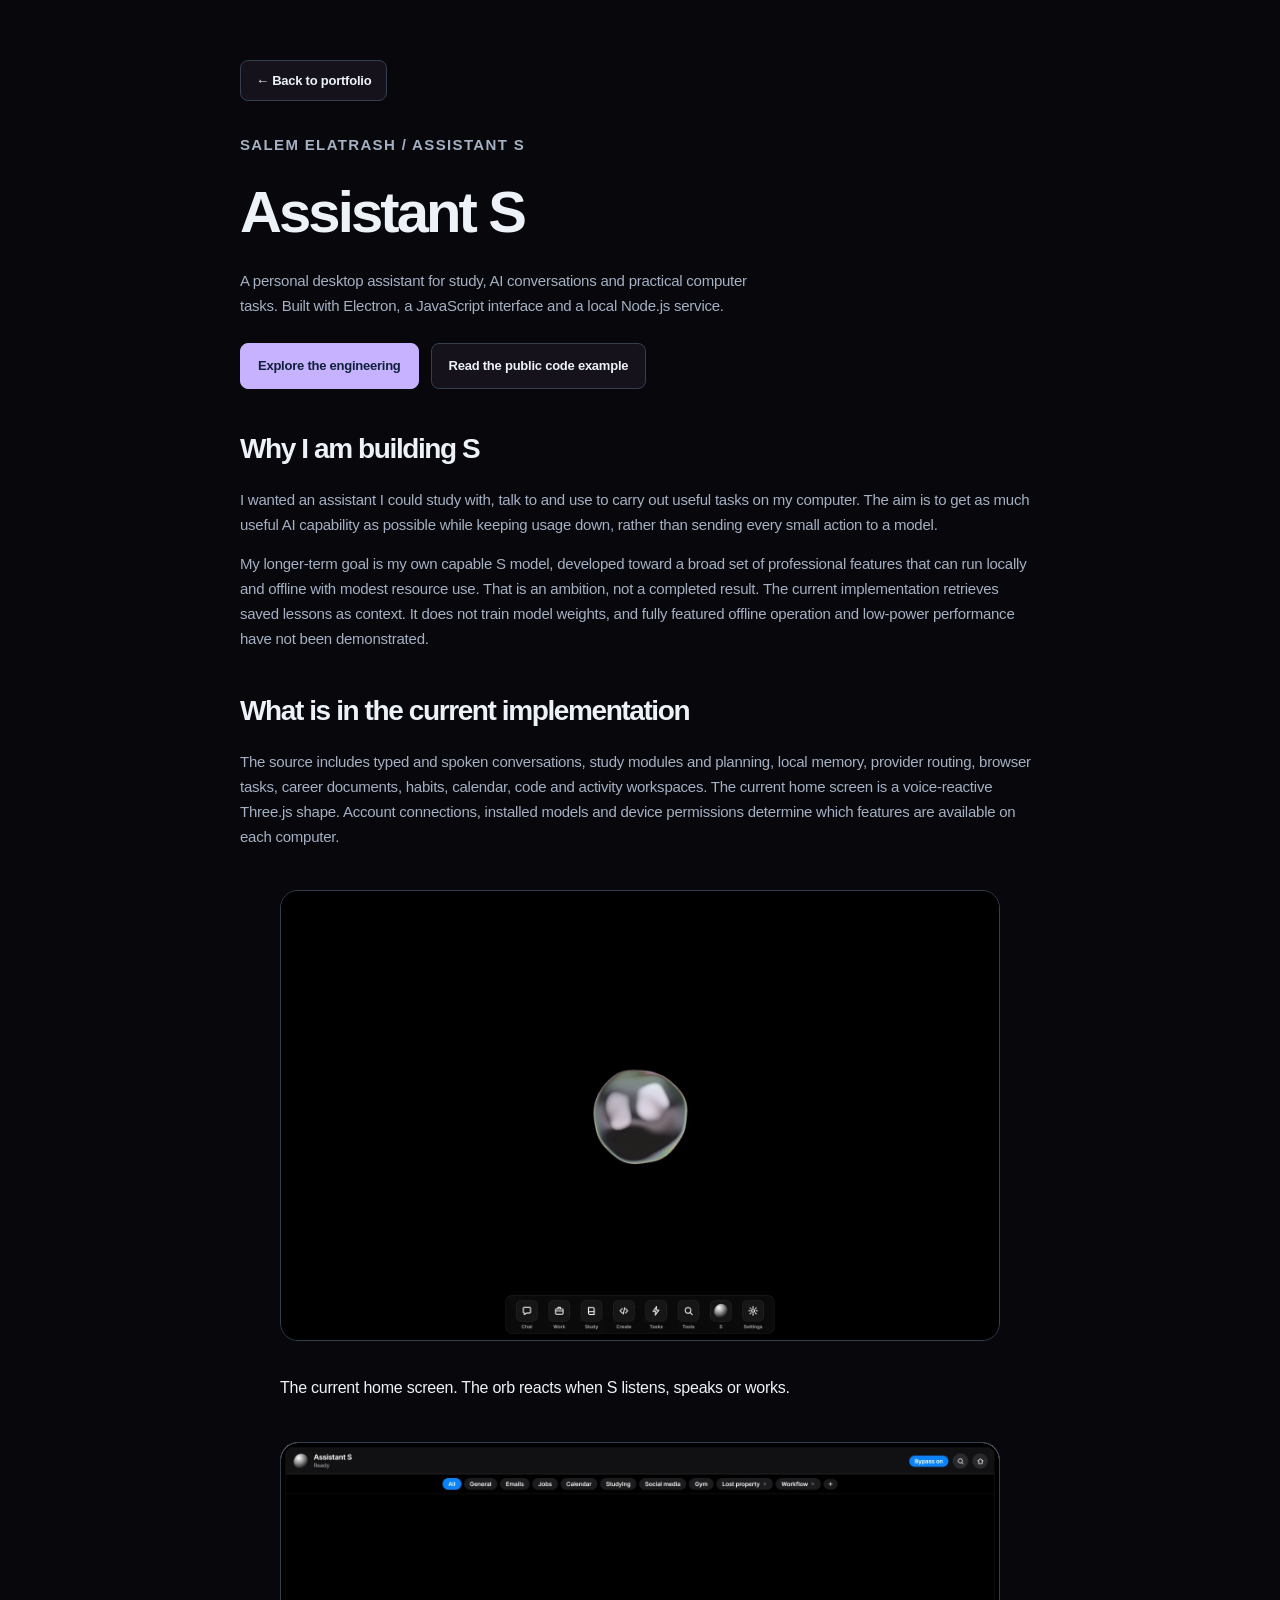
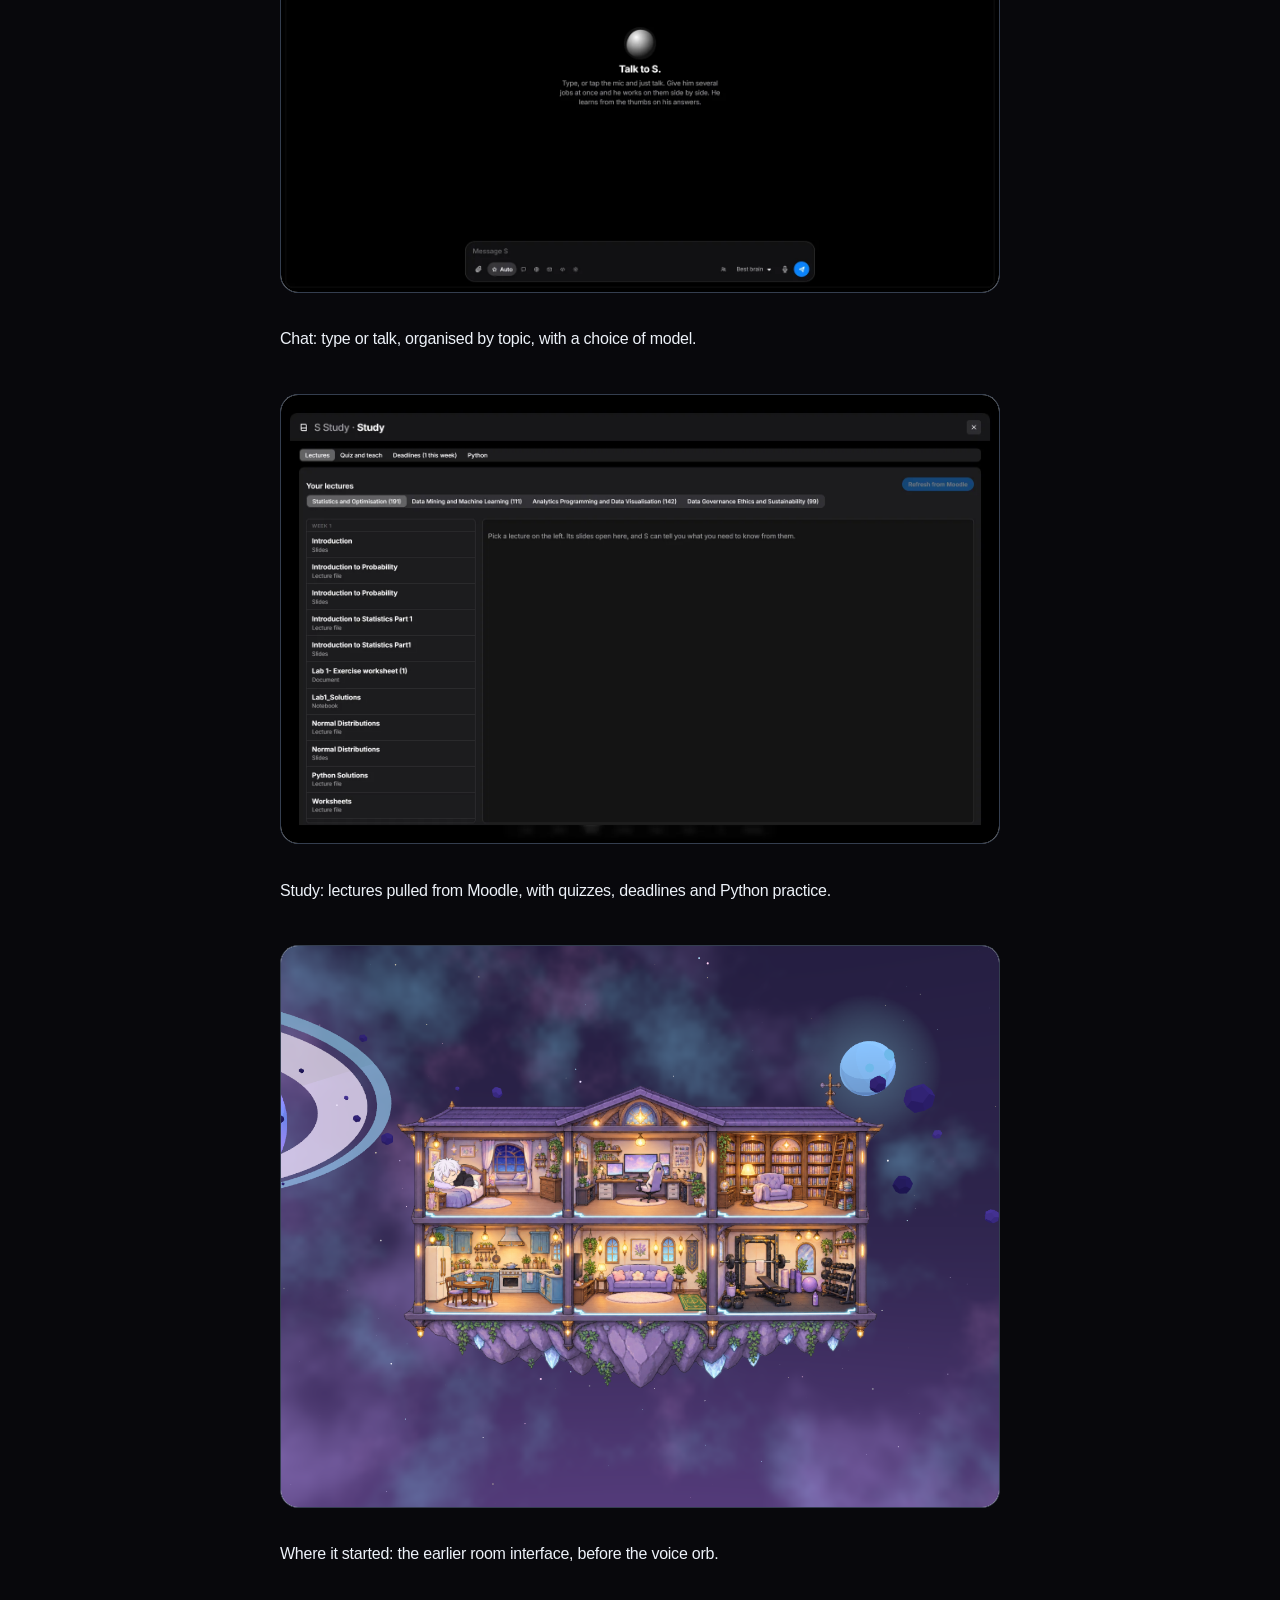
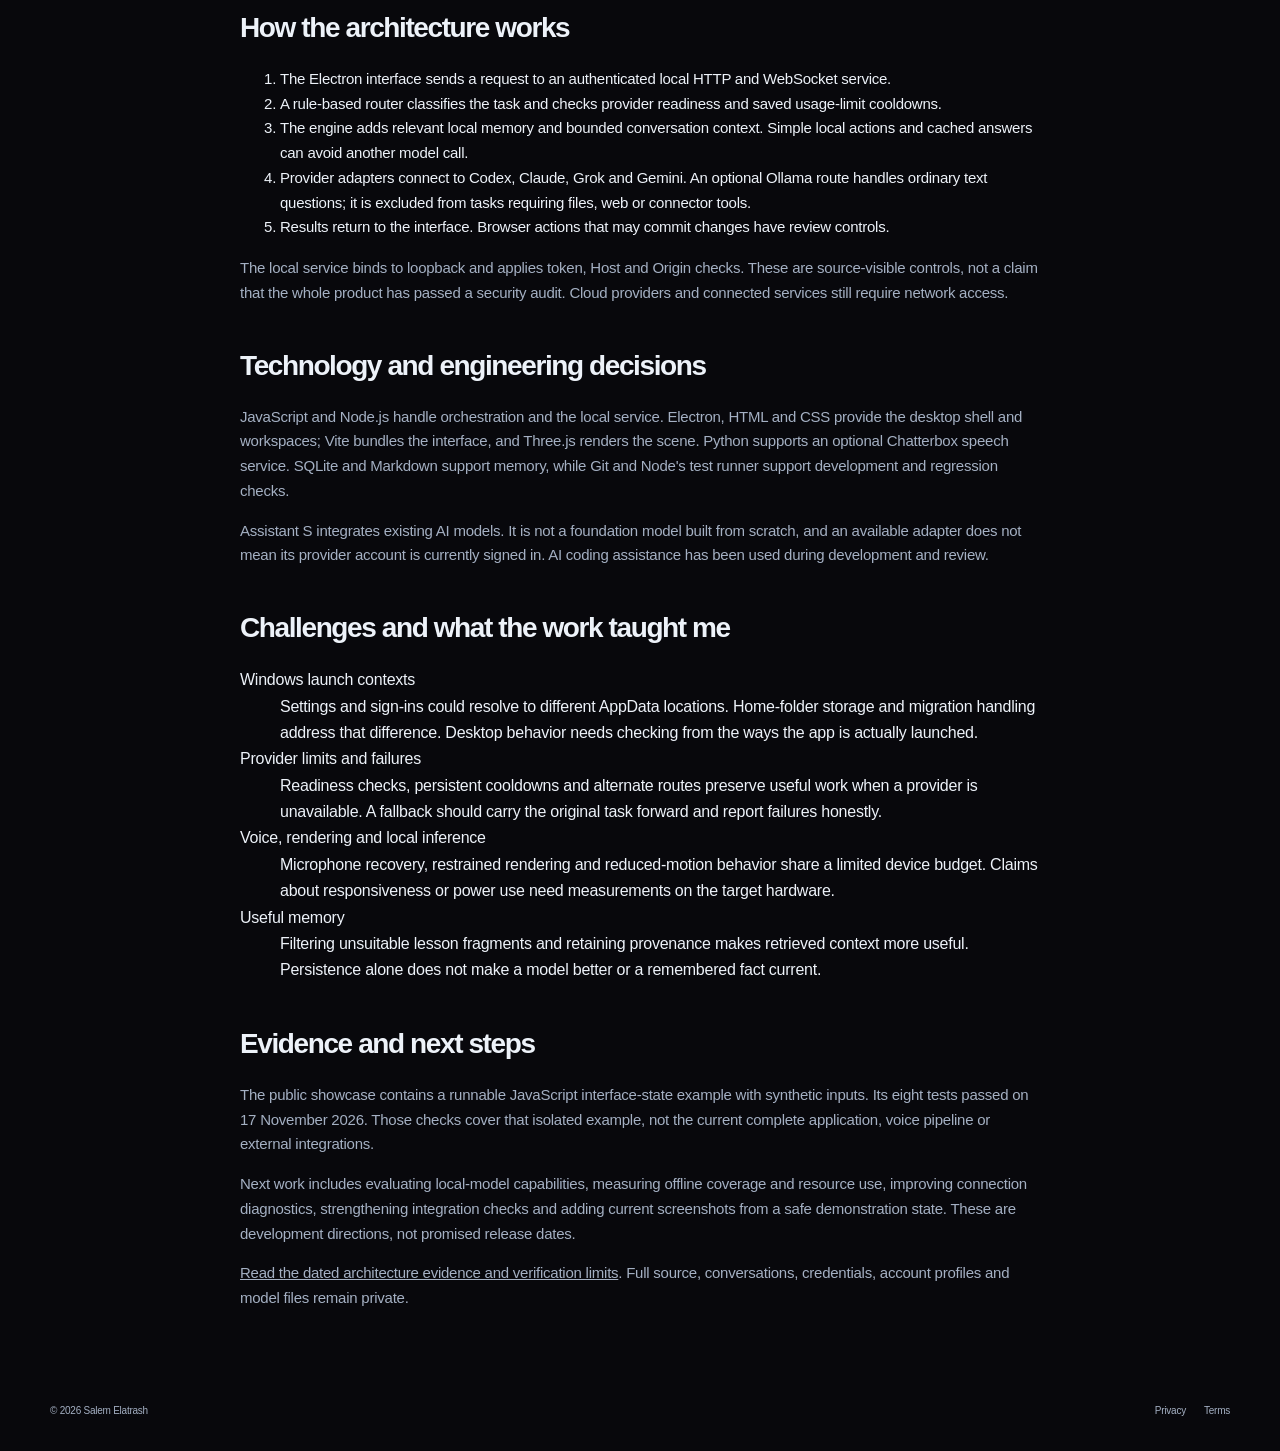
==== commit 5d4d891b: "Redesign portfolio around the Assistant S orb with current screenshots, Teist, experience and certif" ====
--- a/case-studies/assistant-s.html
+++ b/case-studies/assistant-s.html
@@ -5,7 +5,7 @@
 <p>My longer-term goal is my own capable S model, developed toward a broad set of professional features that can run locally and offline with modest resource use. That is an ambition, not a completed result. The current implementation retrieves saved lessons as context. It does not train model weights, and fully featured offline operation and low-power performance have not been demonstrated.</p>
 <h2>What is in the current implementation</h2>
 <p>The source includes typed and spoken conversations, study modules and planning, local memory, provider routing, browser tasks, career documents, habits, calendar, code and activity workspaces. The current home screen is a voice-reactive Three.js shape. Account connections, installed models and device permissions determine which features are available on each computer.</p>
-<figure><img class="diagram" src="../assets/assistant-s-preview.png" alt="Historical Assistant S interface with an animated companion in a room." width="1440" loading="lazy"><figcaption>Earlier room interface, retained to show the project's evolution. This is not a screenshot of the current version.</figcaption></figure>
+<figure><img class="diagram" src="../assets/assistant-s-home.webp" width="1600" height="1000" alt="Assistant S home screen: a chrome voice orb above a dock with Chat, Work, Study, Create, Tasks, Tools and Settings"><figcaption>The current home screen. The orb reacts when S listens, speaks or works.</figcaption></figure><figure><img class="diagram" src="../assets/assistant-s-chat.webp" width="1600" height="1000" loading="lazy" alt="Assistant S chat with topic tabs and a model picker"><figcaption>Chat: type or talk, organised by topic, with a choice of model.</figcaption></figure><figure><img class="diagram" src="../assets/assistant-s-study.webp" width="1600" height="1000" loading="lazy" alt="Assistant S study workspace listing NCI lectures by module"><figcaption>Study: lectures pulled from Moodle, with quizzes, deadlines and Python practice.</figcaption></figure><figure><img class="diagram" src="../assets/assistant-s-preview.png" width="1440" loading="lazy" alt="Earlier Assistant S interface with an animated companion in a room"><figcaption>Where it started: the earlier room interface, before the voice orb.</figcaption></figure>
 <h2>How the architecture works</h2>
 <ol>
 <li>The Electron interface sends a request to an authenticated local HTTP and WebSocket service.</li>
--- a/css/home.css
+++ b/css/home.css
@@ -894,24 +894,3 @@
     padding: 18px;
   }
 }
-
-/* Portfolio refresh: shared reading-page palette, without changing product support pages. */
-html[data-theme="light"] body, body {
-  --bg: #ffffff;
-  --surface: #ffffff;
-  --text: #152039;
-  --muted: #52617b;
-  --line: #d9e1ef;
-  --blue: #1648d8;
-  --soft: #eaf1ff;
-}
-.reading h1 { color: var(--blue); }
-.reading .eyebrow { text-transform: none; letter-spacing: normal; font-size: 14px; }
-.reading .back { color: var(--blue); }
-.reading .button { border-radius: 6px; }
-
-.reading .project-evidence { border-color:var(--line); border-radius:6px; background:var(--soft); }
-.reading .evidence-grid a { border-color:var(--line); border-radius:6px; background:var(--surface); color:var(--text); }
-.reading .evidence-grid a:hover { border-color:var(--blue); }
-.reading .evidence-label { color:var(--blue); letter-spacing:normal; text-transform:none; }
-.reading .evidence-grid span:last-child,.reading .evidence-limit { color:var(--muted); }
